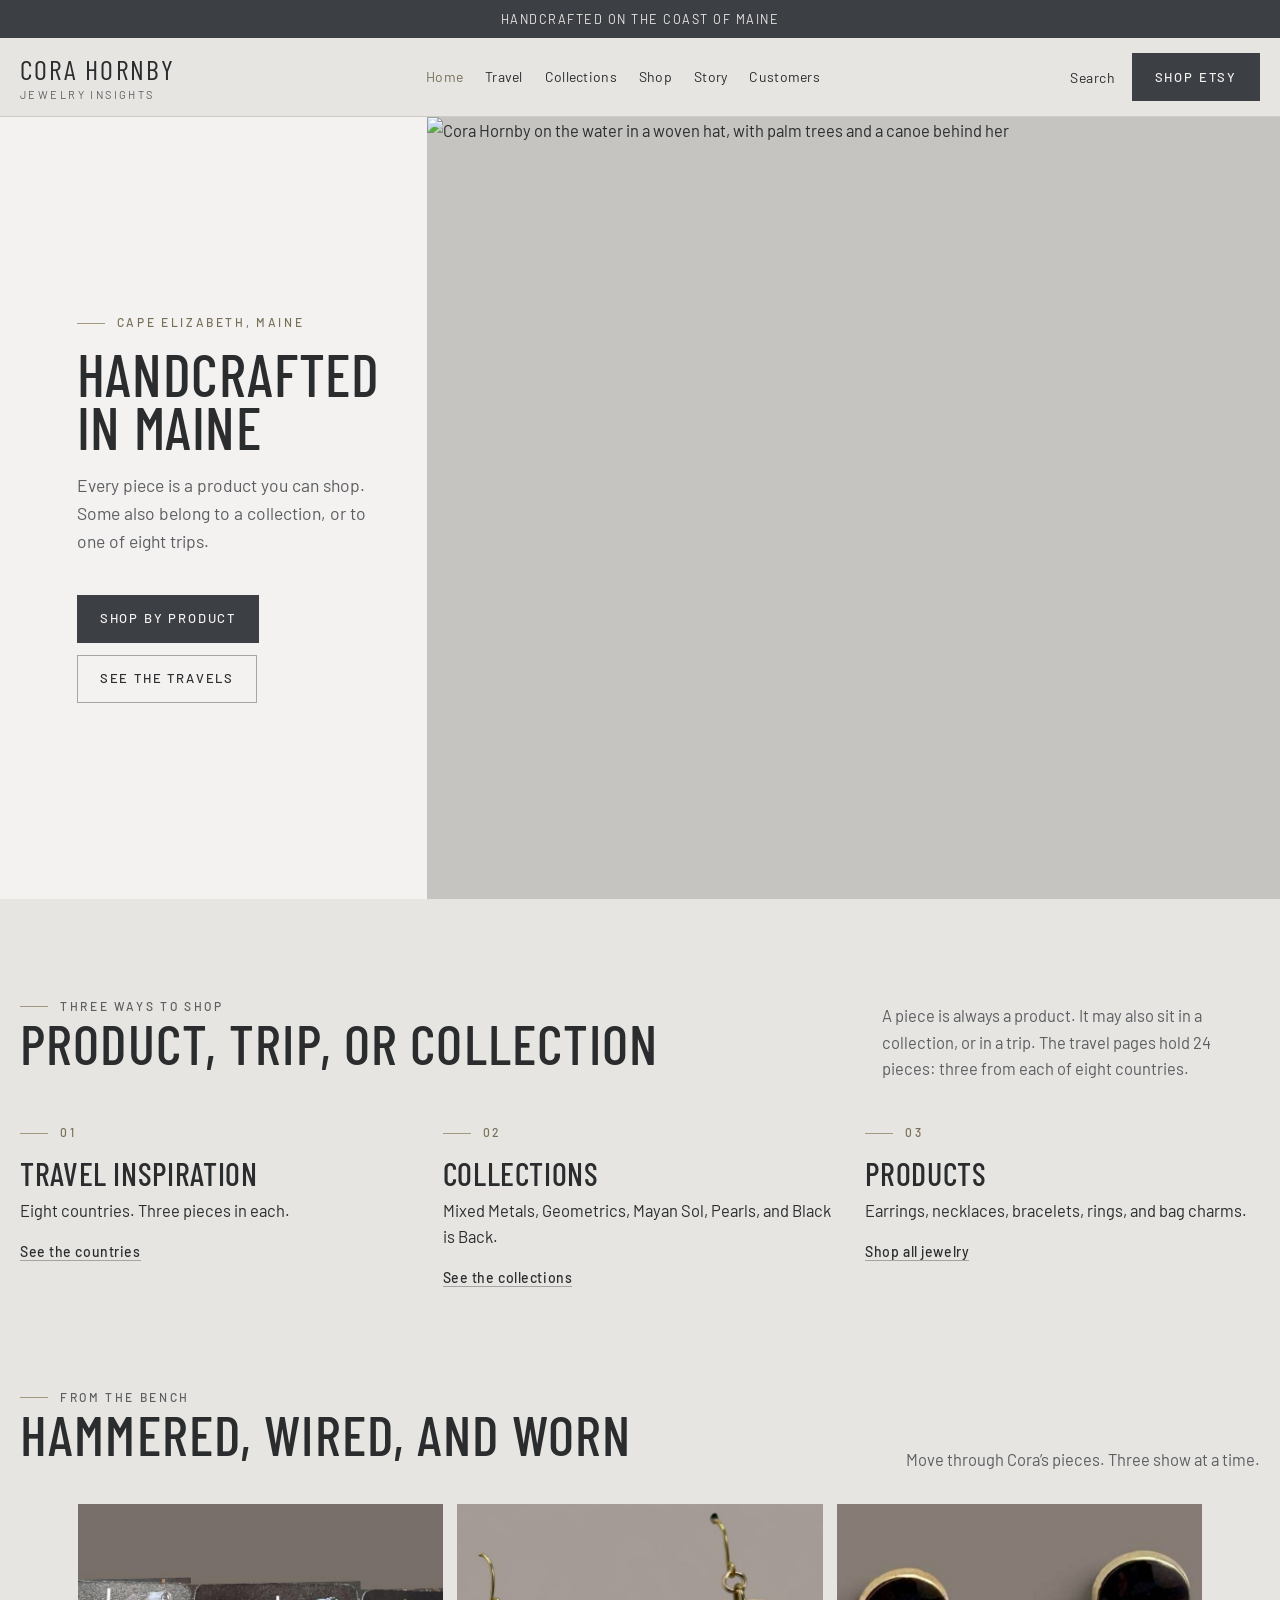
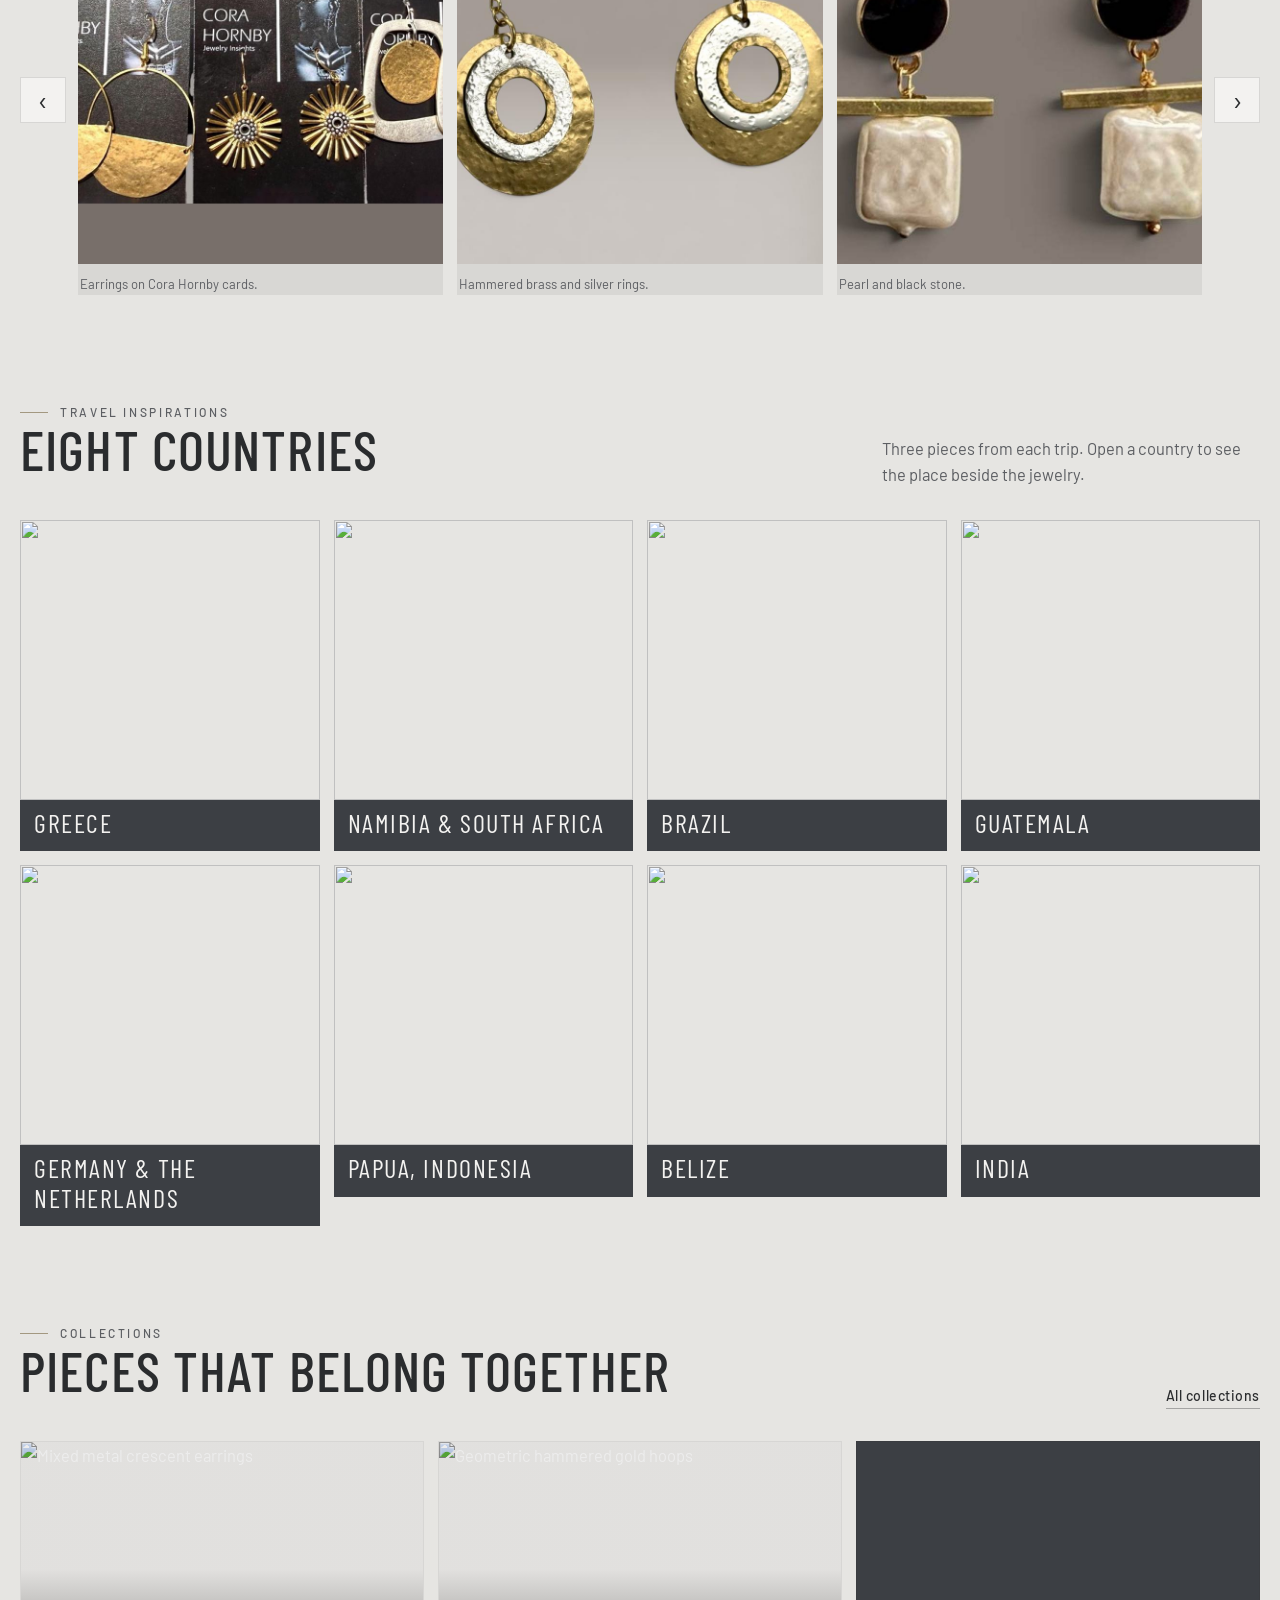
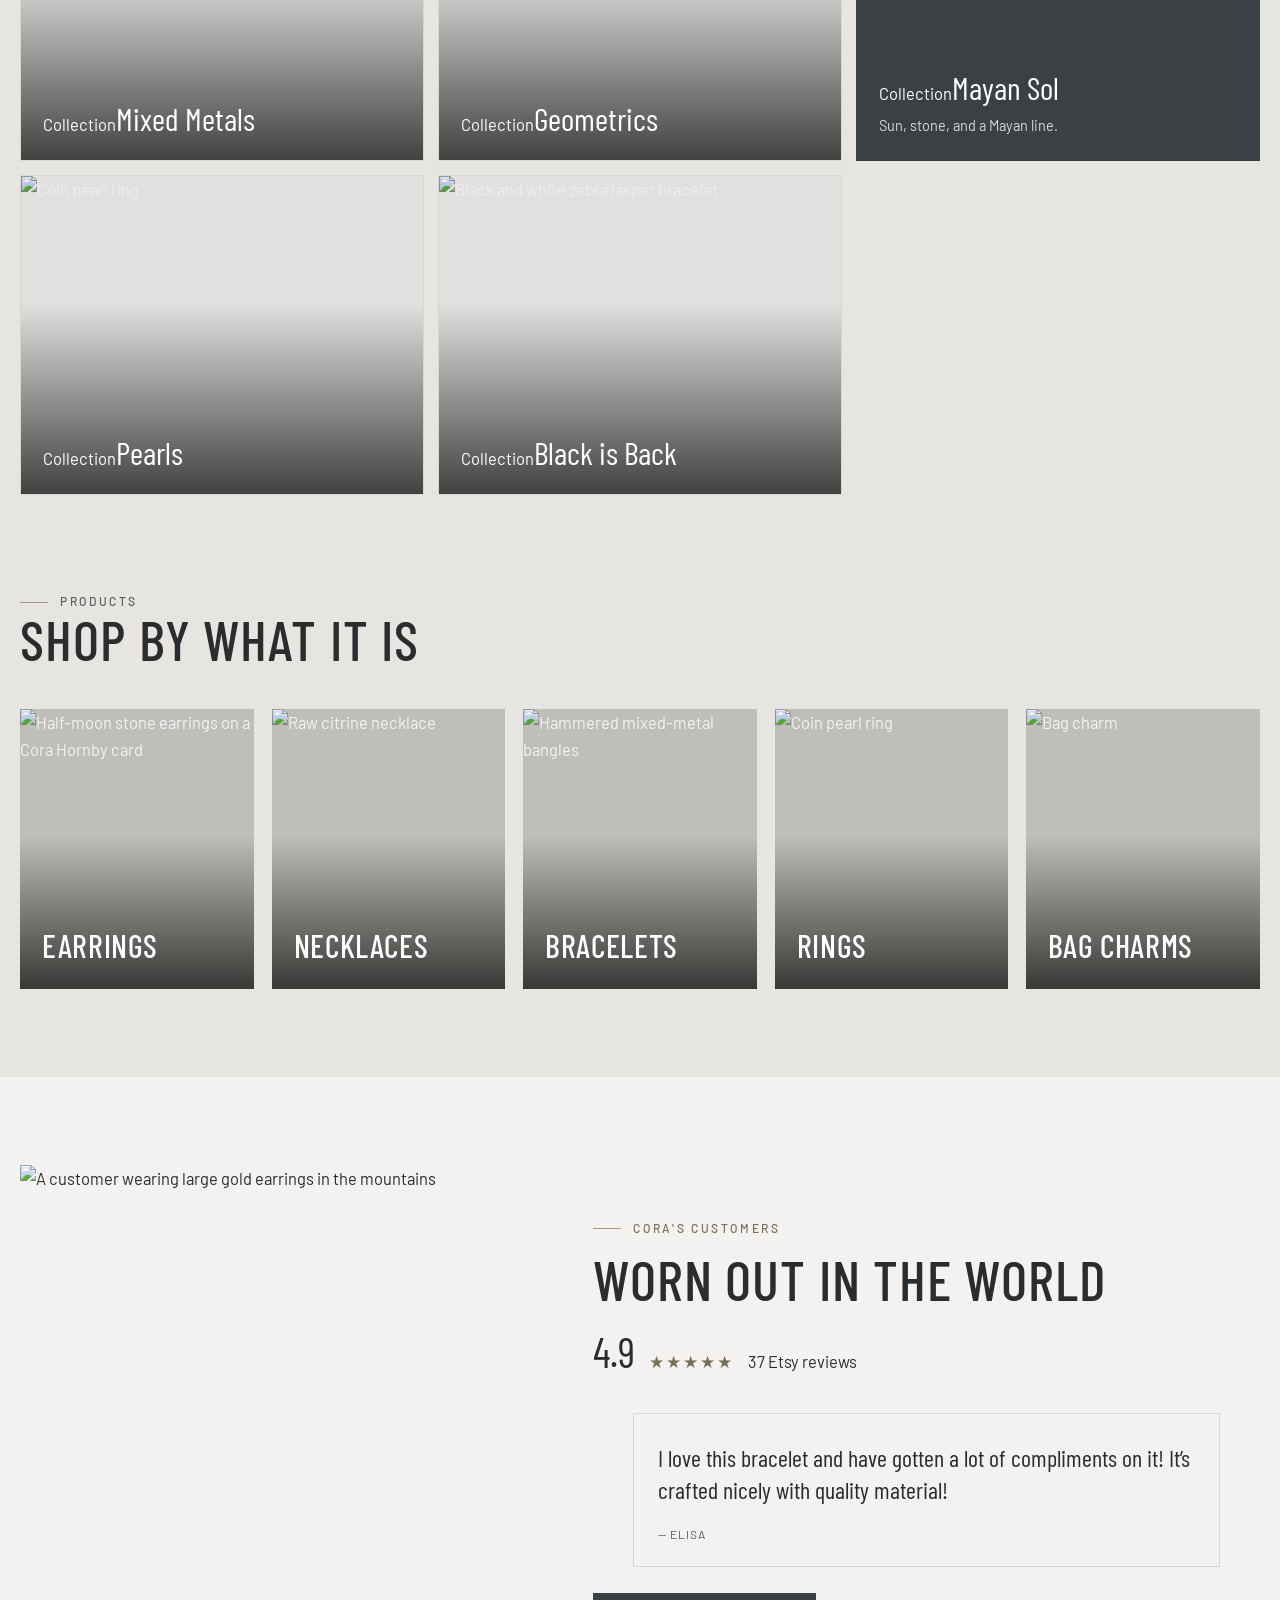
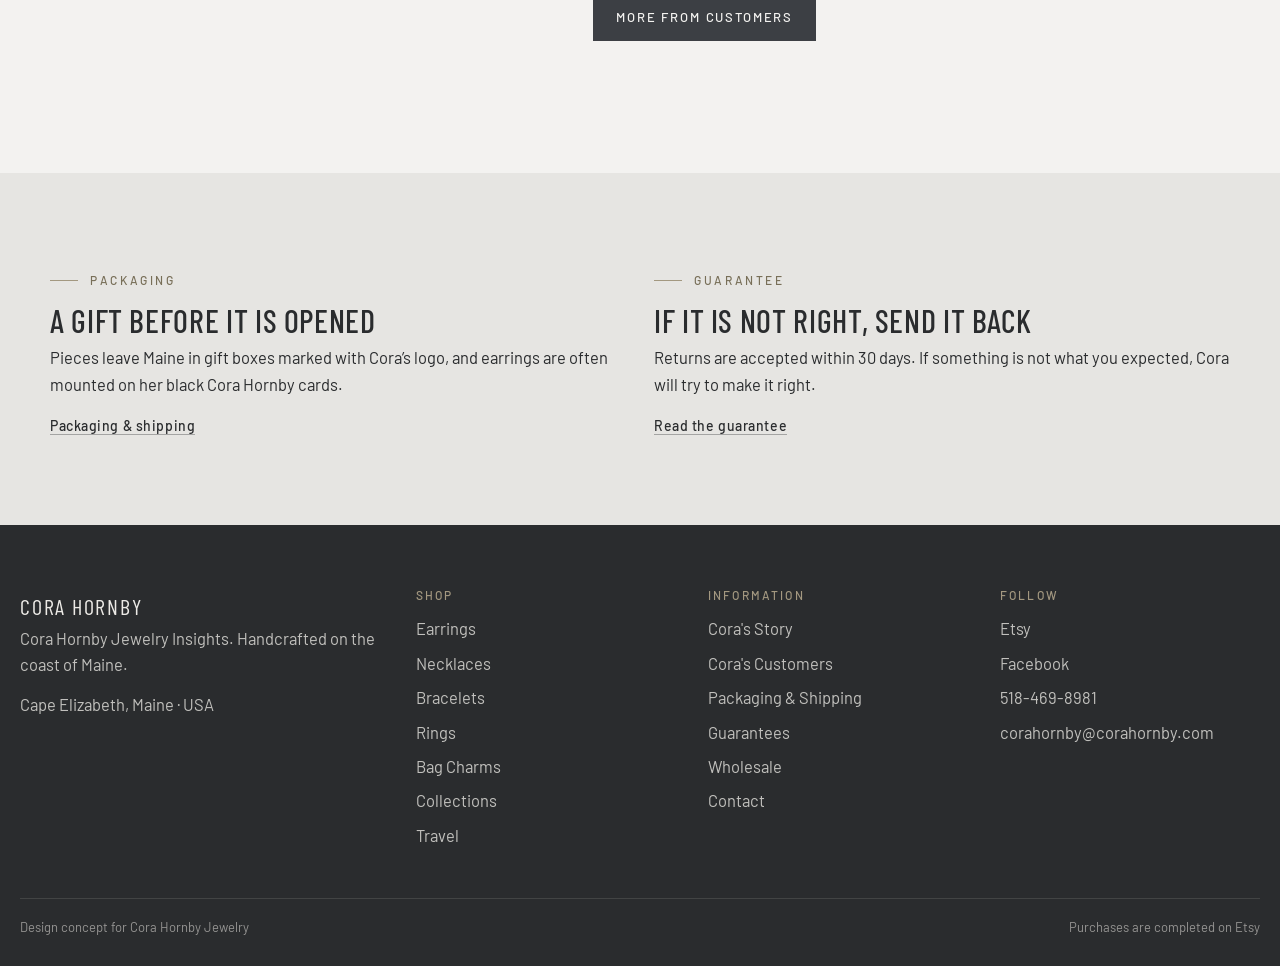
==== color-version/index.html @ 5f251009 "Add files via upload" ====
<!DOCTYPE html>
<html lang="en">
<head>
  <meta charset="utf-8">
  <meta name="viewport" content="width=device-width, initial-scale=1">
  <title>Cora Hornby Jewelry Insights</title>
  <meta name="description" content="Cora Hornby Jewelry Insights. Handcrafted on the coast of Maine. Shop by product, collection, or one of eight trips.">
  <link rel="preconnect" href="https://fonts.googleapis.com">
  <link rel="preconnect" href="https://fonts.gstatic.com" crossorigin>
  <link href="https://fonts.googleapis.com/css2?family=Barlow+Condensed:wght@400;500;600&family=Barlow:wght@400;500;600&display=swap" rel="stylesheet">
  <link rel="stylesheet" href="../css/styles.css">
  <link rel="icon" href="../favicon.svg" type="image/svg+xml">

  <link rel="stylesheet" href="css/color.css">
</head>
<body>
  <header class="site-header">
    <div class="announce">Handcrafted on the coast of Maine</div>
    <div class="nav-bar">
      <a class="logo" href="index.html">
        <span class="logo-name">Cora Hornby</span>
        <span class="logo-sub">Jewelry Insights</span>
      </a>
      <button class="nav-toggle" type="button" aria-label="Open menu" aria-expanded="false"><span></span><span></span><span></span></button>
      <div class="nav-panel">
        <nav class="nav" aria-label="Primary">
          <a href="index.html" aria-current="page">Home</a>
          <a href="travel.html">Travel</a>
          <a href="../collections.html">Collections</a>
          <a href="../shop.html">Shop</a>
          <a href="../about.html">Story</a>
          <a href="../customers.html">Customers</a>
        </nav>
        <div class="nav-tools">
          <button class="search-btn" type="button" aria-expanded="false">Search</button>
          <a class="btn" href="https://www.etsy.com/shop/CoraHornbyJewelry" target="_blank" rel="noopener">Shop Etsy</a>
        </div>
      </div>
    </div>
    <div class="search-panel" hidden>
      <div class="search-inner">
        <label class="eyebrow" for="search-input">Search the collection</label>
        <input id="search-input" type="search" placeholder="Try jade, citrine, Greece, pearls…">
        <div id="search-results" class="search-results"></div>
      </div>
    </div>
  </header>

  <main>
    <section class="hero">
      <div class="hero-copy">
        <p class="eyebrow">Cape Elizabeth, Maine</p>
        <h1>Handcrafted in Maine</h1>
        <p class="lede">Every piece is a product you can shop. Some also belong to a collection, or to one of eight trips.</p>
        <div class="btn-row">
          <a class="btn" href="../shop.html">Shop by product</a>
          <a class="btn btn-ghost" href="travel.html">See the travels</a>
        </div>
      </div>
      <div class="hero-visual">
        <img src="../images/vision/cora-portrait.jpg" alt="Cora Hornby on the water in a woven hat, with palm trees and a canoe behind her">
      </div>
    </section>

    <section class="section">
      <div class="wrap-wide">
        <div class="section-head">
          <div>
            <p class="eyebrow">Three ways to shop</p>
            <h2>Product, trip, or collection</h2>
          </div>
          <p>A piece is always a product. It may also sit in a collection, or in a trip. The travel pages hold 24 pieces: three from each of eight countries.</p>
        </div>
        <div class="two-col ways">
          <article>
            <p class="eyebrow">01</p>
            <h3>Travel inspiration</h3>
            <p>Eight countries. Three pieces in each.</p>
            <a class="text-link" href="travel.html">See the countries</a>
          </article>
          <article>
            <p class="eyebrow">02</p>
            <h3>Collections</h3>
            <p>Mixed Metals, Geometrics, Mayan Sol, Pearls, and Black is Back.</p>
            <a class="text-link" href="../collections.html">See the collections</a>
          </article>
          <article>
            <p class="eyebrow">03</p>
            <h3>Products</h3>
            <p>Earrings, necklaces, bracelets, rings, and bag charms.</p>
            <a class="text-link" href="../shop.html">Shop all jewelry</a>
          </article>
        </div>
      </div>
    </section>

    <section class="section" id="bench" style="padding-top: 0;">
      <div class="wrap-wide">
        <div class="section-head">
          <div>
            <p class="eyebrow">From the bench</p>
            <h2>Hammered, wired, and worn</h2>
          </div>
          <p>Move through Cora’s pieces. Three show at a time.</p>
        </div>
        <div class="carousel" data-carousel>
          <button class="carousel-btn prev" type="button" aria-label="Previous pieces">&#8249;</button>
          <div class="carousel-viewport">
            <div class="carousel-track">
              <figure><img src="slides/slide-01.jpg" alt="Earrings presented on Cora Hornby cards"><figcaption>Earrings on Cora Hornby cards.</figcaption></figure>
              <figure><img src="slides/slide-02.jpg" alt="Hammered brass and silver ring earrings"><figcaption>Hammered brass and silver rings.</figcaption></figure>
              <figure><img src="slides/slide-03.jpg" alt="Black stone and freshwater pearl earrings"><figcaption>Pearl and black stone.</figcaption></figure>
              <figure><img src="slides/slide-04.jpg" alt="Patterned bead necklace worn on a white bust"><figcaption>Patterned beads, worn.</figcaption></figure>
              <figure><img src="slides/slide-05.jpg" alt="Citrine and pale stone drop earrings"><figcaption>Citrine drops.</figcaption></figure>
              <figure><img src="slides/slide-06.jpg" alt="Hammered brass squares over silver crescents"><figcaption>Brass squares, silver crescents.</figcaption></figure>
              <figure><img src="slides/slide-07.jpg" alt="Wire-wrapped coin pearl ring"><figcaption>Wire-wrapped coin pearl.</figcaption></figure>
              <figure><img src="slides/slide-08.jpg" alt="Brass hoops with a ring of silver beads"><figcaption>Beaded brass hoops.</figcaption></figure>
              <figure><img src="slides/slide-09.jpg" alt="Pale discs over hammered silver bars"><figcaption>Pale discs, hammered silver.</figcaption></figure>
              <figure><img src="slides/slide-10.jpg" alt="Silver frame earrings with a brass disc"><figcaption>Silver frames, brass discs.</figcaption></figure>
            </div>
          </div>
          <button class="carousel-btn next" type="button" aria-label="Next pieces">&#8250;</button>
        </div>
      </div>
    </section>

    <section class="section" id="countries" style="padding-top: 10px;">
      <div class="wrap-wide">
        <div class="section-head">
          <div>
            <p class="eyebrow">Travel inspirations</p>
            <h2>Eight countries</h2>
          </div>
          <p>Three pieces from each trip. Open a country to see the place beside the jewelry.</p>
        </div>
        <div class="country-grid">
          <a class="country-card" href="travel.html#greece">
            <img src="../images/travel/greece-00.jpg" alt="" style="object-position: 62% 16%">
            <div class="shade"></div>
            <div class="cat-copy"><span>Inspiration</span><strong>Greece</strong><p>Spirals, coils, and domes.</p></div>
          </a>
          <a class="country-card" href="travel.html#namibia">
            <img src="../images/travel/namibia-00.jpg" alt="" style="object-position: 72% 42%">
            <div class="shade"></div>
            <div class="cat-copy"><span>Travel</span><strong>Namibia &amp; South Africa</strong><p>Color, bone, bead, and sun.</p></div>
          </a>
          <a class="country-card" href="travel.html#brazil">
            <img src="../images/travel/brazil-00.jpg" alt="" style="object-position: center 58%">
            <div class="shade"></div>
            <div class="cat-copy"><span>Materials</span><strong>Brazil</strong><p>Stone from the earth, color from the street.</p></div>
          </a>
          <a class="country-card" href="travel.html#guatemala">
            <img src="../images/travel/guatemala-00.jpg" alt="" style="object-position: center 38%">
            <div class="shade"></div>
            <div class="cat-copy"><span>Materials</span><strong>Guatemala</strong><p>Jade, woven cloth, and night sky.</p></div>
          </a>
          <a class="country-card" href="travel.html#germany">
            <img src="../images/travel/germany-00.jpg" alt="" style="object-position: center 32%">
            <div class="shade"></div>
            <div class="cat-copy"><span>Inspiration</span><strong>Germany &amp; the Netherlands</strong><p>Walls, mirrors, and masterpieces.</p></div>
          </a>
          <a class="country-card" href="travel.html#papua">
            <img src="../images/travel/papua-00.jpg" alt="" style="object-position: center 42%">
            <div class="shade"></div>
            <div class="cat-copy"><span>Travel</span><strong>Papua, Indonesia</strong><p>Painted skin, carved wood, living reef.</p></div>
          </a>
          <a class="country-card" href="travel.html#belize">
            <img src="../images/travel/belize-01.jpg" alt="" style="object-position: center 22%">
            <div class="shade"></div>
            <div class="cat-copy"><span>Travel</span><strong>Belize</strong><p>Warm wood, gold light, and old stone.</p></div>
          </a>
          <a class="country-card" href="travel.html#india">
            <img src="../images/travel/india-00.jpg" alt="" style="object-position: center 28%">
            <div class="shade"></div>
            <div class="cat-copy"><span>Travel</span><strong>India</strong><p>Color, pattern, and gold.</p></div>
          </a>
        </div>
      </div>
    </section>

    <section class="section" style="padding-top: 0;">
      <div class="wrap-wide">
        <div class="section-head">
          <div>
            <p class="eyebrow">Collections</p>
            <h2>Pieces that belong together</h2>
          </div>
          <a class="text-link" href="../collections.html">All collections</a>
        </div>
        <div class="collection-grid">
          <a class="collection-card" href="../collections.html#mixed-metals">
            <img src="../images/vision/mixed-crescents.png" alt="Mixed metal crescent earrings">
            <div class="shade"></div>
            <div class="cat-copy"><span>Collection</span><strong>Mixed Metals</strong></div>
          </a>
          <a class="collection-card" href="../collections.html#geometrics">
            <img src="../images/vision/concentric-hoops.jpg" alt="Geometric hammered gold hoops">
            <div class="shade"></div>
            <div class="cat-copy"><span>Collection</span><strong>Geometrics</strong></div>
          </a>
          <a class="collection-card typeonly" href="../collections.html#mayan-sol">
            <div class="cat-copy"><span>Collection</span><strong>Mayan Sol</strong><p style="color: rgba(255,255,255,.8);">Sun, stone, and a Mayan line.</p></div>
          </a>
          <a class="collection-card" href="../collections.html#pearls">
            <img src="../images/vision/coin-pearl.png" alt="Coin pearl ring">
            <div class="shade"></div>
            <div class="cat-copy"><span>Collection</span><strong>Pearls</strong></div>
          </a>
          <a class="collection-card" href="../collections.html#black-is-back">
            <img src="../images/products/african-zebra-jasper-bracelet.jpg" alt="Black and white zebra jasper bracelet">
            <div class="shade"></div>
            <div class="cat-copy"><span>Collection</span><strong>Black is Back</strong></div>
          </a>
        </div>
      </div>
    </section>

    <section class="section" style="padding-top: 0;">
      <div class="wrap-wide">
        <div class="section-head">
          <div>
            <p class="eyebrow">Products</p>
            <h2>Shop by what it is</h2>
          </div>
        </div>
        <div class="cat-grid product-types">
          <a class="cat-card" href="../shop.html#earrings" style="min-height: 280px;">
            <img src="../images/vision/half-moon-stones.png" alt="Half-moon stone earrings on a Cora Hornby card">
            <div class="shade"></div>
            <div class="cat-copy"><h3>Earrings</h3></div>
          </a>
          <a class="cat-card" href="../shop.html#necklaces" style="min-height: 280px;">
            <img src="../images/products/citrine-necklace.jpg" alt="Raw citrine necklace">
            <div class="shade"></div>
            <div class="cat-copy"><h3>Necklaces</h3></div>
          </a>
          <a class="cat-card" href="../shop.html#bracelets" style="min-height: 280px;">
            <img src="../images/products/mixed-metal-hammered-bangles.jpg" alt="Hammered mixed-metal bangles">
            <div class="shade"></div>
            <div class="cat-copy"><h3>Bracelets</h3></div>
          </a>
          <a class="cat-card" href="../shop.html#rings" style="min-height: 280px;">
            <img src="../images/vision/coin-pearl.png" alt="Coin pearl ring">
            <div class="shade"></div>
            <div class="cat-copy"><h3>Rings</h3></div>
          </a>
          <a class="cat-card" href="../shop.html#charms" style="min-height: 280px;">
            <img src="../images/products/red-white-chic-purse-charm.jpg" alt="Bag charm">
            <div class="shade"></div>
            <div class="cat-copy"><h3>Bag Charms</h3></div>
          </a>
        </div>
      </div>
    </section>

    <section class="section" style="background: var(--white);">
      <div class="wrap-wide customer-feature">
        <img src="../images/vision/customer-mountains.png" alt="A customer wearing large gold earrings in the mountains">
        <div>
          <p class="eyebrow">Cora's customers</p>
          <h2>Worn out in the world</h2>
          <div class="rating-row">
            <strong>4.9</strong>
            <span class="stars" aria-label="4.9 out of 5 stars">★★★★★</span>
            <span>37 Etsy reviews</span>
          </div>
          <blockquote class="review">
            <q>I love this bracelet and have gotten a lot of compliments on it! It’s crafted nicely with quality material!</q>
            <cite>— Elisa</cite>
          </blockquote>
          <div class="btn-row">
            <a class="btn" href="../customers.html">More from customers</a>
          </div>
        </div>
      </div>
    </section>

    <section class="section">
      <div class="wrap two-col">
        <article>
          <p class="eyebrow">Packaging</p>
          <h3>A gift before it is opened</h3>
          <p>Pieces leave Maine in gift boxes marked with Cora’s logo, and earrings are often mounted on her black Cora Hornby cards.</p>
          <a class="text-link" href="../shipping.html">Packaging &amp; shipping</a>
        </article>
        <article>
          <p class="eyebrow">Guarantee</p>
          <h3>If it is not right, send it back</h3>
          <p>Returns are accepted within 30 days. If something is not what you expected, Cora will try to make it right.</p>
          <a class="text-link" href="../guarantees.html">Read the guarantee</a>
        </article>
      </div>
    </section>
  </main>

  <footer class="site-footer">
    <div class="wrap-wide footer-grid">
      <div>
        <div class="logo-name">Cora Hornby</div>
        <p>Cora Hornby Jewelry Insights. Handcrafted on the coast of Maine.</p>
        <p>Cape Elizabeth, Maine · USA</p>
      </div>
      <div>
        <h3>Shop</h3>
        <ul>
          <li><a href="../shop.html#earrings">Earrings</a></li>
          <li><a href="../shop.html#necklaces">Necklaces</a></li>
          <li><a href="../shop.html#bracelets">Bracelets</a></li>
          <li><a href="../shop.html#rings">Rings</a></li>
          <li><a href="../shop.html#charms">Bag Charms</a></li>
          <li><a href="../collections.html">Collections</a></li>
          <li><a href="travel.html">Travel</a></li>
        </ul>
      </div>
      <div>
        <h3>Information</h3>
        <ul>
          <li><a href="../about.html">Cora's Story</a></li>
          <li><a href="../customers.html">Cora's Customers</a></li>
          <li><a href="../shipping.html">Packaging &amp; Shipping</a></li>
          <li><a href="../guarantees.html">Guarantees</a></li>
          <li><a href="../wholesale.html">Wholesale</a></li>
          <li><a href="../contact.html">Contact</a></li>
        </ul>
      </div>
      <div>
        <h3>Follow</h3>
        <ul>
          <li><a href="https://www.etsy.com/shop/CoraHornbyJewelry" target="_blank" rel="noopener">Etsy</a></li>
          <li><a href="https://www.facebook.com/corahornbyjewelry" target="_blank" rel="noopener">Facebook</a></li>
          <li><a href="tel:5184698981">518-469-8981</a></li>
          <li><a href="mailto:corahornby@corahornby.com">corahornby@corahornby.com</a></li>
        </ul>
      </div>
    </div>
    <div class="wrap-wide footer-base">
      <span>Design concept for Cora Hornby Jewelry</span>
      <span>Purchases are completed on Etsy</span>
    </div>
  </footer>
  <script src="../js/site.js"></script>
  <script src="js/carousel.js"></script>
</body>
</html>
---- css/styles.css ----
:root {
  --paper: #e6e5e2;
  --paper-2: #d5d4d0;
  --white: #f3f2f0;
  --ink: #2a2c2e;
  --muted: #5c5e62;
  --jade: #3c3f44;
  --jade-deep: #2a2c30;
  --brass: #786f58;
  --brass-soft: #a39880;
  --line: rgba(42, 44, 46, 0.14);
  --shadow: 0 18px 50px rgba(42, 44, 46, 0.08);
  --serif: "Barlow Condensed", "Arial Narrow", sans-serif;
  --sans: "Barlow", "Helvetica Neue", Helvetica, Arial, sans-serif;
  --header: 118px;
}

* { box-sizing: border-box; }
[hidden] { display: none !important; }
html { scroll-behavior: smooth; }
body {
  margin: 0;
  background: var(--paper);
  color: var(--ink);
  font-family: var(--sans);
  font-size: 16.5px;
  line-height: 1.6;
  font-weight: 400;
}
img { max-width: 100%; display: block; }
a { color: inherit; text-decoration: none; }
button, input, textarea, select { font-family: inherit; }
button { cursor: pointer; }

.wrap {
  width: min(1180px, calc(100% - 48px));
  margin: 0 auto;
}
.wrap-wide {
  width: min(1320px, calc(100% - 40px));
  margin: 0 auto;
}

.eyebrow {
  display: inline-flex;
  align-items: center;
  gap: 12px;
  margin: 0 0 14px;
  color: var(--brass);
  font-size: 12px;
  font-weight: 500;
  letter-spacing: 0.22em;
  text-transform: uppercase;
}
.eyebrow::before {
  content: "";
  width: 28px;
  height: 1px;
  background: var(--brass-soft);
}

h1, h2, h3, .serif { font-family: var(--serif); font-weight: 500; letter-spacing: 0.02em; }
h1 {
  margin: 0 0 18px;
  font-size: clamp(56px, 6.4vw, 92px);
  line-height: 0.9;
  letter-spacing: 0.01em;
  text-transform: uppercase;
}
h2 {
  margin: 0 0 12px;
  font-size: clamp(40px, 4.4vw, 60px);
  line-height: 0.95;
  text-transform: uppercase;
}
h3 { margin: 0 0 8px; font-size: 32px; line-height: 1; text-transform: uppercase; }
p { margin: 0 0 14px; }

.lede {
  max-width: 46ch;
  color: var(--muted);
  font-size: 17.5px;
}

.btn {
  display: inline-flex;
  align-items: center;
  justify-content: center;
  gap: 8px;
  min-height: 48px;
  padding: 0 22px;
  border: 1px solid var(--jade);
  background: var(--jade);
  color: var(--white);
  font-size: 13px;
  font-weight: 500;
  letter-spacing: 0.14em;
  text-transform: uppercase;
  transition: background .2s ease, color .2s ease, border-color .2s ease;
}
.btn:hover { background: var(--jade-deep); }
.btn-ghost {
  background: transparent;
  color: var(--ink);
  border-color: rgba(28, 25, 22, 0.35);
}
.btn-ghost:hover { background: var(--ink); color: var(--white); border-color: var(--ink); }
.btn-light {
  background: transparent;
  color: var(--white);
  border-color: rgba(251, 248, 244, 0.55);
}
.btn-light:hover { background: var(--white); color: var(--jade); }
.btn-row { display: flex; flex-wrap: wrap; gap: 12px; margin-top: 26px; }
.text-link {
  color: var(--ink);
  font-size: 14px;
  font-weight: 500;
  letter-spacing: 0.04em;
  border-bottom: 1px solid rgba(42, 44, 46, 0.35);
}
.text-link:hover { border-color: var(--jade); }

/* Header */
.announce {
  background: var(--jade);
  color: #eceae6;
  text-align: center;
  font-size: 12.5px;
  letter-spacing: 0.12em;
  text-transform: uppercase;
  padding: 9px 16px;
}
.site-header {
  position: sticky;
  top: 0;
  z-index: 40;
  background: rgba(230, 229, 226, 0.94);
  backdrop-filter: blur(14px);
  border-bottom: 1px solid var(--line);
}
.nav-bar {
  position: relative;
  width: min(1320px, calc(100% - 40px));
  margin: 0 auto;
  min-height: 78px;
  display: grid;
  grid-template-columns: auto 1fr auto;
  align-items: center;
  gap: 28px;
}
.nav-panel { display: contents; }
.logo { display: flex; flex-direction: column; line-height: 1; }
.logo-name {
  font-family: var(--serif);
  font-size: 28px;
  letter-spacing: 0.08em;
  text-transform: uppercase;
}
.logo-sub {
  margin-top: 6px;
  color: var(--muted);
  font-size: 11px;
  letter-spacing: 0.22em;
  text-transform: uppercase;
}
.nav {
  display: flex;
  justify-content: center;
  gap: 22px;
}
.nav a {
  font-size: 14px;
  color: var(--ink);
  letter-spacing: 0.02em;
}
.nav a[aria-current="page"],
.nav a:hover { color: var(--brass); }
.nav-tools { display: flex; align-items: center; gap: 16px; }
.search-btn, .icon-btn {
  border: 0;
  background: transparent;
  color: var(--ink);
  font-size: 14px;
  letter-spacing: 0.04em;
  padding: 8px 0;
}
.search-btn:hover, .icon-btn:hover { color: var(--brass); }
.nav-toggle {
  display: none;
  width: 42px;
  height: 42px;
  border: 1px solid var(--line);
  background: transparent;
  padding: 11px 10px;
  flex-direction: column;
  justify-content: space-between;
}
.nav-toggle span {
  display: block;
  height: 1px;
  background: var(--ink);
}

.search-panel {
  border-top: 1px solid var(--line);
  background: var(--white);
}
.search-panel[hidden] { display: none; }
.search-inner {
  width: min(760px, calc(100% - 40px));
  margin: 0 auto;
  padding: 18px 0 22px;
}
.search-inner input {
  width: 100%;
  border: 0;
  border-bottom: 1px solid var(--ink);
  background: transparent;
  font-size: 22px;
  font-family: var(--serif);
  padding: 8px 0 12px;
  outline: none;
}
.search-results { margin-top: 12px; }
.search-results a {
  display: flex;
  justify-content: space-between;
  gap: 16px;
  padding: 10px 0;
  border-bottom: 1px solid var(--line);
  font-size: 15px;
}
.search-results a span { color: var(--muted); }
.search-empty { color: var(--muted); margin: 8px 0 0; }

/* Hero */
.hero {
  display: grid;
  grid-template-columns: 1fr 2fr;
  min-height: calc(100vh - 118px);
  background: var(--white);
}
.hero-copy {
  display: flex;
  flex-direction: column;
  justify-content: center;
  padding: 48px 40px 48px 6vw;
}
.hero h1 { font-size: clamp(48px, 4.6vw, 72px); }
.hero-copy .lede + .lede { margin-top: -4px; }
.hero-note {
  margin-top: 34px;
  color: var(--muted);
  font-size: 13px;
  letter-spacing: 0.08em;
  text-transform: uppercase;
}
.hero-visual {
  position: relative;
  min-height: 560px;
  background: #c5c4c0;
  overflow: hidden;
}
.hero-visual img {
  position: absolute;
  inset: 0;
  width: 100%;
  height: 100%;
  object-fit: cover;
  object-position: 32% 28%;
}
.hero-card {
  position: absolute;
  left: 24px;
  bottom: 24px;
  width: min(280px, calc(100% - 48px));
  background: rgba(251, 248, 244, 0.94);
  padding: 16px;
  box-shadow: var(--shadow);
}
.hero-card strong { display: block; font-family: var(--serif); font-size: 22px; font-weight: 400; line-height: 1.2; margin: 4px 0 8px; }
.hero-card a { color: var(--jade); font-size: 14px; border-bottom: 1px solid rgba(31, 59, 50, 0.35); }

/* Categories */
.section { padding: 88px 0; }
.section-head {
  display: flex;
  justify-content: space-between;
  align-items: flex-end;
  gap: 24px;
  margin-bottom: 32px;
}
.section-head p { max-width: 42ch; color: var(--muted); margin: 0; }

.cat-grid {
  display: grid;
  grid-template-columns: repeat(3, 1fr);
  gap: 18px;
}
.cat-card {
  position: relative;
  min-height: 360px;
  overflow: hidden;
  background: #c8c7c4;
  color: white;
}
.cat-card img {
  width: 100%;
  height: 100%;
  object-fit: cover;
  position: absolute;
  inset: 0;
  transition: transform .6s ease;
}
.cat-card:hover img { transform: scale(1.05); }
.cat-card .shade {
  position: absolute;
  inset: 0;
  background: linear-gradient(to top, rgba(18, 16, 14, 0.78), rgba(18, 16, 14, 0.05) 55%);
}
.cat-card .cat-copy {
  position: absolute;
  left: 22px;
  right: 22px;
  bottom: 20px;
}
.cat-card h3 { color: white; font-size: 32px; }
.cat-card p { color: rgba(255,255,255,.86); font-size: 14.5px; margin-bottom: 10px; }
.cat-card .text-link { color: white; border-color: rgba(255,255,255,.45); }

/* Products */
.product-grid {
  display: grid;
  grid-template-columns: repeat(3, 1fr);
  gap: 28px 22px;
}
.product-card { display: flex; flex-direction: column; }
.product-photo {
  background: #f7f4ef;
  aspect-ratio: 1;
  overflow: hidden;
  border: 1px solid rgba(28, 25, 22, 0.06);
}
.product-photo img {
  width: 100%;
  height: 100%;
  object-fit: contain;
  padding: 6%;
  transition: transform .45s ease;
}
.product-card:hover .product-photo img { transform: scale(1.04); }
.product-photo.cover img { object-fit: cover; padding: 0; }
.product-photo.pending {
  display: grid;
  place-items: center;
  background: #d8d7d4;
  color: var(--jade);
  letter-spacing: 0.16em;
  text-transform: uppercase;
  font-size: 12px;
}
.product-meta { padding-top: 14px; }
.product-cat {
  color: var(--brass);
  font-size: 11px;
  letter-spacing: 0.18em;
  text-transform: uppercase;
}
.product-meta h3 { font-size: 24px; margin: 4px 0 6px; }
.price { font-size: 15px; letter-spacing: 0.04em; }
.product-meta p { color: var(--muted); font-size: 14.5px; margin: 8px 0 12px; }

/* Materials */
.materials { background: var(--jade); color: #f6f1e8; }
.materials .eyebrow { color: var(--brass-soft); }
.materials .eyebrow::before { background: var(--brass-soft); }
.materials .section-head p { color: rgba(246, 241, 232, 0.75); }
.material-grid {
  display: grid;
  grid-template-columns: repeat(3, 1fr);
  gap: 22px;
}
.material {
  display: grid;
  grid-template-columns: 92px 1fr;
  gap: 16px;
  align-items: center;
  padding-top: 8px;
}
.material img {
  width: 92px;
  height: 92px;
  object-fit: cover;
  border-radius: 50%;
}
.material h3 { font-size: 24px; color: white; }
.material p { margin: 0; color: rgba(246, 241, 232, 0.78); font-size: 14.5px; }

/* Story */
.story {
  display: grid;
  grid-template-columns: 1.05fr 0.95fr;
  background: var(--white);
}
.story-visual { min-height: 560px; background: #c8c7c4; }
.story-visual img { width: 100%; height: 100%; object-fit: cover; object-position: center 30%; }
.story-copy { padding: 72px 7vw; display: flex; flex-direction: column; justify-content: center; }
.story-copy p { color: var(--muted); }

/* Reviews */
.rating-row {
  display: flex;
  align-items: baseline;
  gap: 14px;
  margin-bottom: 28px;
}
.rating-row strong {
  font-family: var(--serif);
  font-size: 42px;
  font-weight: 400;
}
.stars { color: var(--brass); letter-spacing: 0.12em; }
.review-grid {
  display: grid;
  grid-template-columns: repeat(3, 1fr);
  gap: 18px;
}
.review {
  background: var(--white);
  border: 1px solid var(--line);
  padding: 28px 24px 22px;
}
.review q {
  display: block;
  font-family: var(--serif);
  font-size: 24px;
  line-height: 1.35;
  quotes: none;
}
.review cite {
  display: block;
  margin-top: 18px;
  font-style: normal;
  color: var(--muted);
  letter-spacing: 0.08em;
  text-transform: uppercase;
  font-size: 12px;
}

/* Etsy band */
.etsy-band {
  background:
    linear-gradient(100deg, rgba(21, 40, 34, 0.88), rgba(21, 40, 34, 0.55)),
    url("../images/lifestyle/busts.jpg") center/cover;
  color: white;
  padding: 96px 0;
}
.etsy-band h2 { max-width: 12ch; }
.etsy-band p { max-width: 48ch; color: rgba(255,255,255,.84); }

/* Shop page */
.page-hero { padding: 64px 0 20px; }
.page-hero h1 { font-size: clamp(44px, 6vw, 68px); }
.filters { display: flex; flex-wrap: wrap; gap: 8px; margin: 8px 0 36px; }
.filters button {
  border: 1px solid var(--line);
  background: transparent;
  color: var(--ink);
  padding: 8px 14px;
  letter-spacing: 0.08em;
  text-transform: uppercase;
  font-size: 12px;
}
.filters button[aria-pressed="true"],
.filters button:hover { background: var(--ink); color: var(--white); border-color: var(--ink); }
.shop-group { margin-bottom: 54px; }
.shop-group h2 { font-size: 40px; }
.shop-group .group-intro { color: var(--muted); max-width: 62ch; margin-bottom: 22px; }

/* About / simple pages */
.split-page {
  display: grid;
  grid-template-columns: 0.9fr 1.1fr;
  min-height: 70vh;
  background: var(--white);
}
.split-page img { width: 100%; height: 100%; object-fit: cover; min-height: 420px; }
.split-copy { padding: 72px 7vw; }
.traits { display: flex; flex-wrap: wrap; gap: 8px; margin: 18px 0 26px; }
.traits span {
  border: 1px solid var(--line);
  padding: 6px 12px;
  letter-spacing: 0.14em;
  text-transform: uppercase;
  font-size: 11px;
}

.form {
  display: grid;
  gap: 14px;
  max-width: 560px;
}
.form label { display: grid; gap: 6px; font-size: 13px; letter-spacing: 0.08em; text-transform: uppercase; }
.form input, .form textarea, .form select {
  border: 1px solid var(--line);
  background: var(--white);
  color: var(--ink);
  padding: 12px 14px;
  font-size: 16px;
  letter-spacing: 0;
  text-transform: none;
}
.form textarea { min-height: 140px; resize: vertical; }
.form-success {
  background: var(--white);
  border: 1px solid var(--line);
  padding: 28px;
  max-width: 560px;
}
.form-success h3 { margin-bottom: 8px; }
.policy p { max-width: 68ch; color: var(--muted); }

/* Footer */
.site-footer {
  background: var(--ink);
  color: #eceae6;
  padding: 64px 0 28px;
}
.footer-grid {
  display: grid;
  grid-template-columns: 1.4fr 1fr 1fr 1fr;
  gap: 32px;
}
.site-footer .logo-name { font-size: 22px; }
.site-footer p, .site-footer a { color: rgba(236, 234, 230, 0.78); }
.site-footer h3 {
  font-family: var(--sans);
  font-size: 12px;
  letter-spacing: 0.18em;
  text-transform: uppercase;
  color: var(--brass-soft);
  margin-bottom: 14px;
}
.site-footer ul { list-style: none; margin: 0; padding: 0; }
.site-footer li { margin: 0 0 8px; }
.site-footer a:hover { color: white; }
.footer-base {
  margin-top: 42px;
  padding-top: 18px;
  border-top: 1px solid rgba(236, 234, 230, 0.12);
  display: flex;
  justify-content: space-between;
  gap: 12px;
  color: rgba(236, 234, 230, 0.55);
  font-size: 13px;
}

.country-grid, .collection-grid {
  display: grid;
  grid-template-columns: repeat(4, 1fr);
  gap: 14px;
}
.collection-grid { grid-template-columns: repeat(3, 1fr); }
.country-card, .collection-card {
  display: flex;
  flex-direction: column;
  justify-content: flex-end;
  min-height: 220px;
  padding: 22px;
  background: var(--white);
  border: 1px solid var(--line);
  position: relative;
  overflow: hidden;
}
.country-card strong, .collection-card strong {
  font-family: var(--serif);
  font-size: 32px;
  font-weight: 400;
  line-height: 1.05;
}
.country-card span, .pill {
  color: var(--brass);
  font-size: 11px;
  letter-spacing: 0.16em;
  text-transform: uppercase;
}
.country-card p, .collection-card p { color: var(--muted); font-size: 14.5px; margin: 8px 0 0; }
.collection-card { min-height: 320px; color: white; justify-content: flex-end; }
.collection-card img { position: absolute; inset: 0; width: 100%; height: 100%; object-fit: cover; }
.collection-card .shade { position: absolute; inset: 0; background: linear-gradient(to top, rgba(18,16,14,.78), rgba(18,16,14,.08) 60%); }
.collection-card .cat-copy { position: relative; }
.collection-card.typeonly { background: var(--jade); }
.collection-card.typeonly .shade, .collection-card.typeonly img { display: none; }
.photo-row { display: grid; grid-template-columns: 1.4fr 1fr 1fr; gap: 14px; }
.photo-row img { width: 100%; height: 100%; object-fit: cover; min-height: 280px; }
.photo-row figure { margin: 0; background: #d8d7d4; }
.photo-row figcaption { padding: 10px 2px 0; color: var(--muted); font-size: 13px; }
.customer-feature { display: grid; grid-template-columns: 0.9fr 1.1fr; gap: 28px; align-items: center; }
.customer-feature img { width: 100%; height: 520px; object-fit: cover; object-position: center 20%; }
.travel-block { padding: 28px 0 10px; border-top: 1px solid var(--line); }
.two-col { display: grid; grid-template-columns: 1fr 1fr; gap: 28px; }
.ways { grid-template-columns: repeat(3, 1fr); }
.product-types { grid-template-columns: repeat(5, 1fr); }
.inspire-grid { display: grid; grid-template-columns: repeat(3, 1fr); gap: 16px; }
.inspire-card { background: var(--white); border: 1px solid var(--line); }
.inspire-photos { display: grid; grid-template-columns: 1fr 1fr; }
.inspire-photos img { width: 100%; height: 190px; object-fit: cover; }
.inspire-card p { margin: 0; padding: 14px 14px 16px; color: var(--muted); font-size: 14.5px; }
.country-banner {
  display: block;
  width: auto;
  max-width: 100%;
  height: auto;
  max-height: 860px;
  margin: 6px auto 22px;
  object-fit: contain;
}
.country-card {
  min-height: 0;
  padding: 0;
  background: transparent;
  border: none;
  color: var(--ink);
  justify-content: flex-start;
}
.country-card img {
  position: relative;
  inset: auto;
  width: 100%;
  height: 280px;
  object-fit: cover;
}
.country-card .shade { display: none; }
.country-card .cat-copy {
  position: relative;
  background: var(--jade);
  color: #f3f2f0;
  padding: 10px 14px 12px;
}
.country-card .cat-copy span { display: none; }
.country-card strong {
  color: #f3f2f0;
  font-size: 26px;
  line-height: 1;
  letter-spacing: 0.06em;
  text-transform: uppercase;
}
.country-card p { display: none; }

@media (max-width: 980px) {
  .nav-bar { grid-template-columns: 1fr auto; }
  .nav-toggle { display: flex; }
  .nav-panel { display: none; }
  body.menu-open .nav-panel {
    display: flex;
    flex-direction: column;
    align-items: flex-start;
    gap: 16px;
    position: absolute;
    top: 100%;
    left: 0;
    right: 0;
    z-index: 30;
    background: var(--paper);
    padding: 8px 22px 22px;
    border-bottom: 1px solid var(--line);
  }
  body.menu-open .nav {
    flex-direction: column;
    align-items: flex-start;
    gap: 14px;
  }
  .hero, .story, .split-page { grid-template-columns: 1fr; }
  .hero-visual { min-height: 460px; }
  .cat-grid, .product-grid, .review-grid, .material-grid, .country-grid, .collection-grid, .photo-row, .customer-feature, .two-col, .ways, .inspire-grid { grid-template-columns: 1fr 1fr; }
  .product-types { grid-template-columns: 1fr 1fr; }
  .customer-feature img { height: 380px; }
  .footer-grid { grid-template-columns: 1fr 1fr; }
  .section-head { flex-direction: column; align-items: flex-start; }
}

@media (max-width: 680px) {
  .wrap, .wrap-wide, .nav-bar { width: calc(100% - 28px); }
  .cat-grid, .product-grid, .review-grid, .material-grid, .footer-grid, .country-grid, .collection-grid, .photo-row, .customer-feature, .two-col, .ways, .product-types, .inspire-grid { grid-template-columns: 1fr; }
  .hero-copy, .story-copy, .split-copy { padding: 40px 22px 48px; }
  h1 { font-size: 46px; }
  .footer-base { flex-direction: column; }
  .cat-card { min-height: 300px; }
}
---- color-version/css/color.css ----
/* Same layout as the main site. Only the carousel and the travel colors live here. */

.carousel {
  display: grid;
  grid-template-columns: 46px 1fr 46px;
  gap: 12px;
  align-items: center;
}
.carousel-viewport { overflow: hidden; container-type: inline-size; }
.carousel-track {
  display: flex;
  gap: 14px;
  transition: transform 0.55s ease;
}
.carousel-track figure {
  flex: 0 0 calc((100cqw - 28px) / 3);
  margin: 0;
  background: #d8d7d4;
}
.carousel-track img {
  width: 100%;
  height: 360px;
  object-fit: cover;
}
.carousel-track figcaption {
  padding: 10px 2px 0;
  color: var(--muted);
  font-size: 13px;
}
.carousel-btn {
  width: 46px;
  height: 46px;
  border: 1px solid var(--line);
  background: var(--white);
  color: var(--ink);
  font-size: 28px;
  line-height: 1;
}
.carousel-btn:hover { border-color: var(--ink); }

body { overflow-x: hidden; }

.travel-block {
  width: 100vw;
  margin-left: calc(50% - 50vw);
  margin-right: calc(50% - 50vw);
  padding: 42px max(20px, calc((100vw - 1320px) / 2)) 22px;
}
.tone-greece { background: #2a2418; color: #f4ecd8; }
.tone-greece h2, .tone-greece .eyebrow { color: #9dc3f0; }
.tone-namibia { background: #17132b; color: #f3e9d8; }
.tone-namibia h2, .tone-namibia .eyebrow { color: #f09a6b; }
.tone-brazil { background: #605c57; color: #f6f0e4; }
.tone-brazil h2, .tone-brazil .eyebrow { color: #f3cf86; }
.tone-guatemala { background: #0f2f3d; color: #f4ecd8; }
.tone-guatemala h2, .tone-guatemala .eyebrow { color: #e8a93a; }
.tone-germany { background: #1d1a18; color: #f0e9e2; }
.tone-germany h2, .tone-germany .eyebrow { color: #d98a5f; }
.tone-papua { background: #17201b; color: #efe9de; }
.tone-papua h2, .tone-papua .eyebrow { color: #d98a5f; }
.tone-belize { background: #0c3c3e; color: #f4ecd8; }
.tone-belize h2, .tone-belize .eyebrow { color: #e8a93a; }
.tone-india { background: #b05a24; color: #fff; }
.tone-india h2, .tone-india .eyebrow { color: #d3e0a8; }

.travel-block .group-intro { color: inherit; }
.travel-block .inspire-card { background: #f7f5f2; color: #2a2c2e; }
.travel-block .inspire-card p { color: #5c5e62; }
.travel-block + .travel-block { border-top: 0; }

@media (max-width: 980px) {
  .carousel-track figure { flex-basis: calc((100cqw - 14px) / 2); }
}
@media (max-width: 680px) {
  .carousel { grid-template-columns: 36px 1fr 36px; gap: 8px; }
  .carousel-track figure { flex-basis: 100cqw; }
  .carousel-track img { height: 280px; }
  .carousel-btn { width: 36px; height: 36px; }
}
@media (prefers-reduced-motion: reduce) {
  .carousel-track { transition: none; }
}
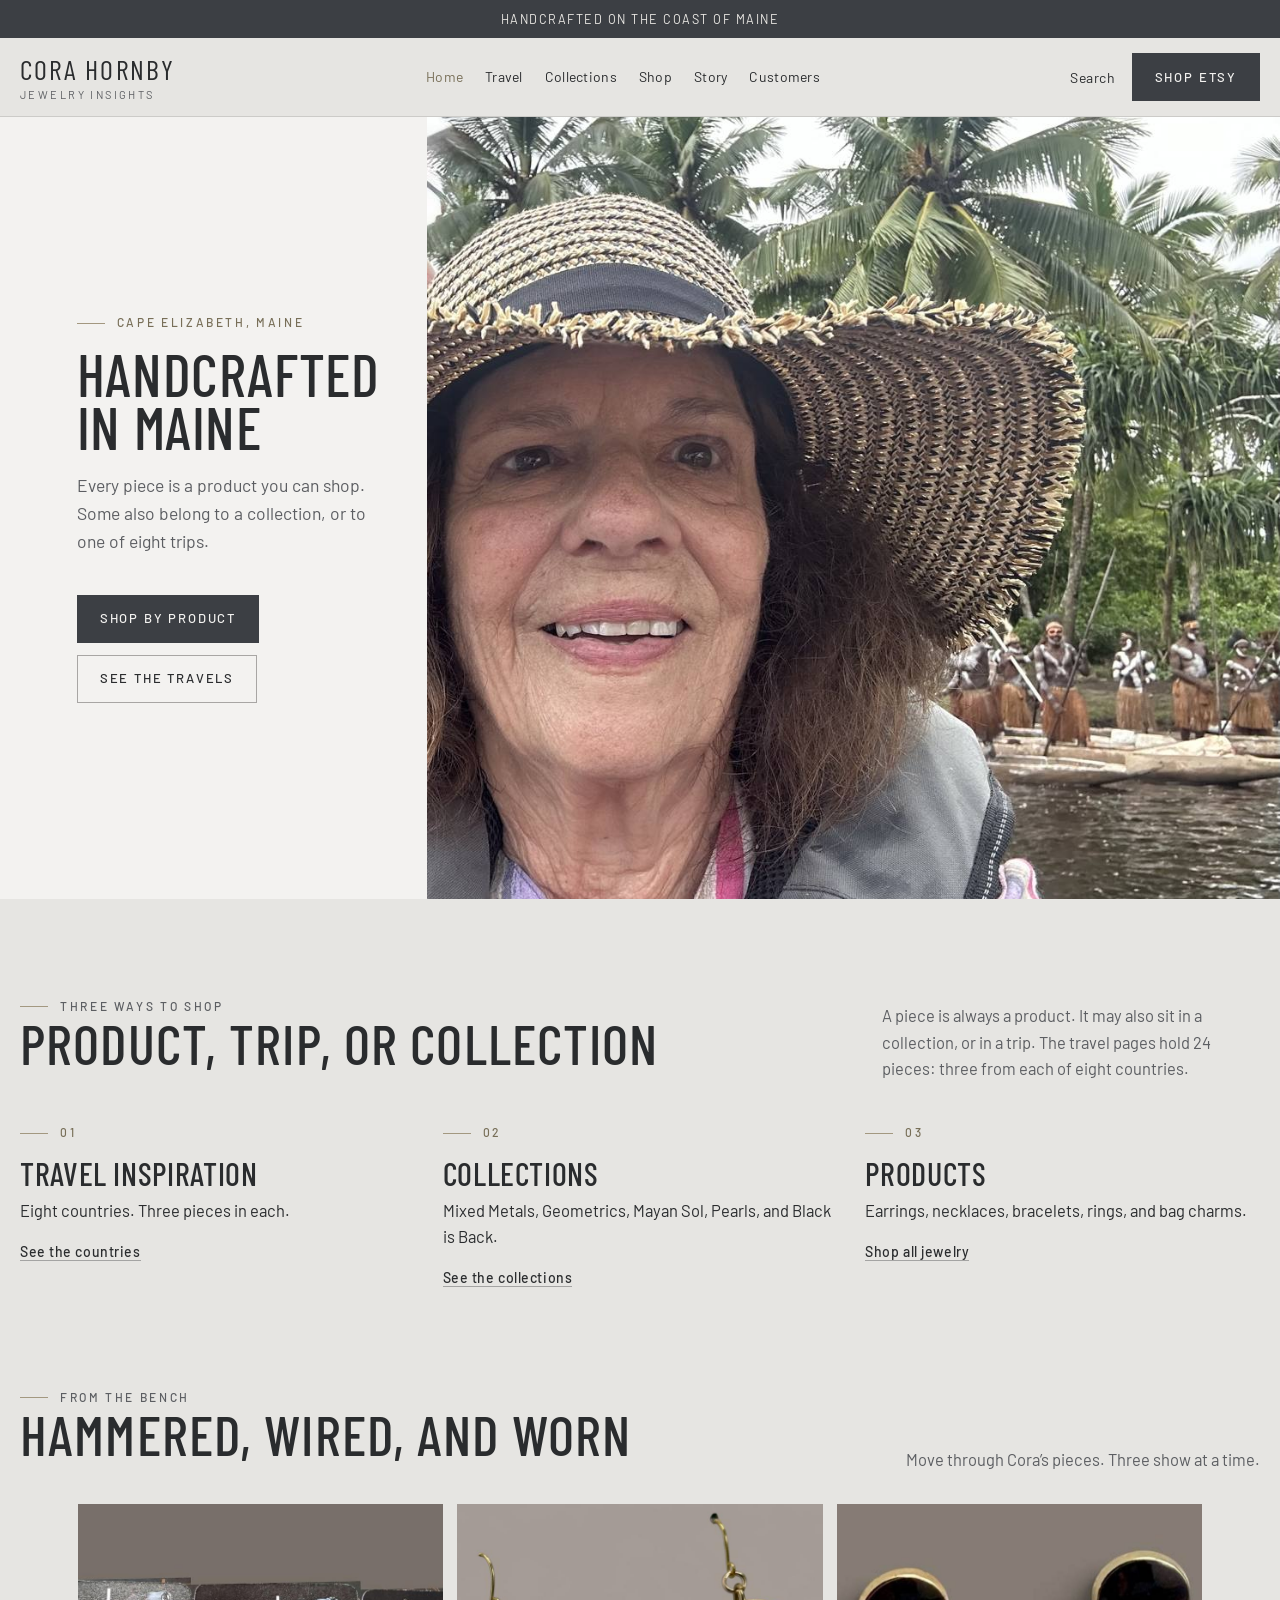
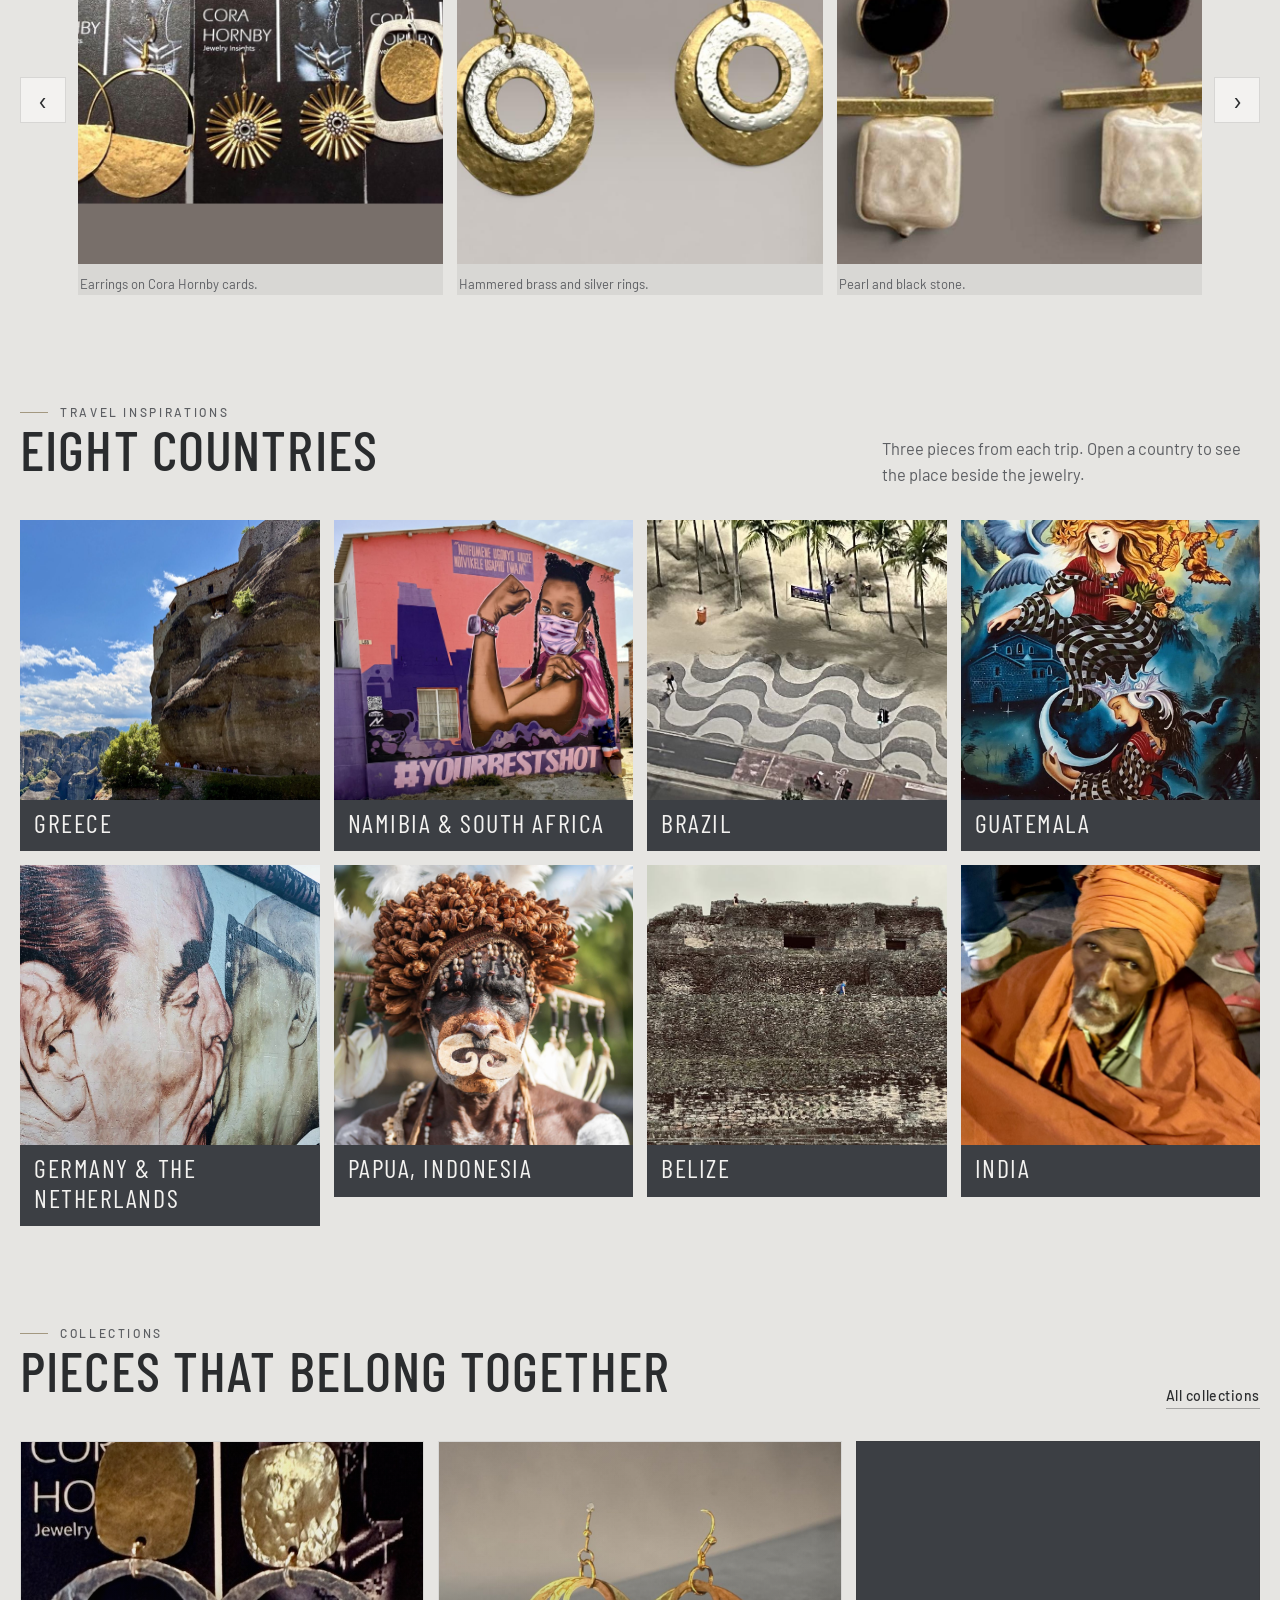
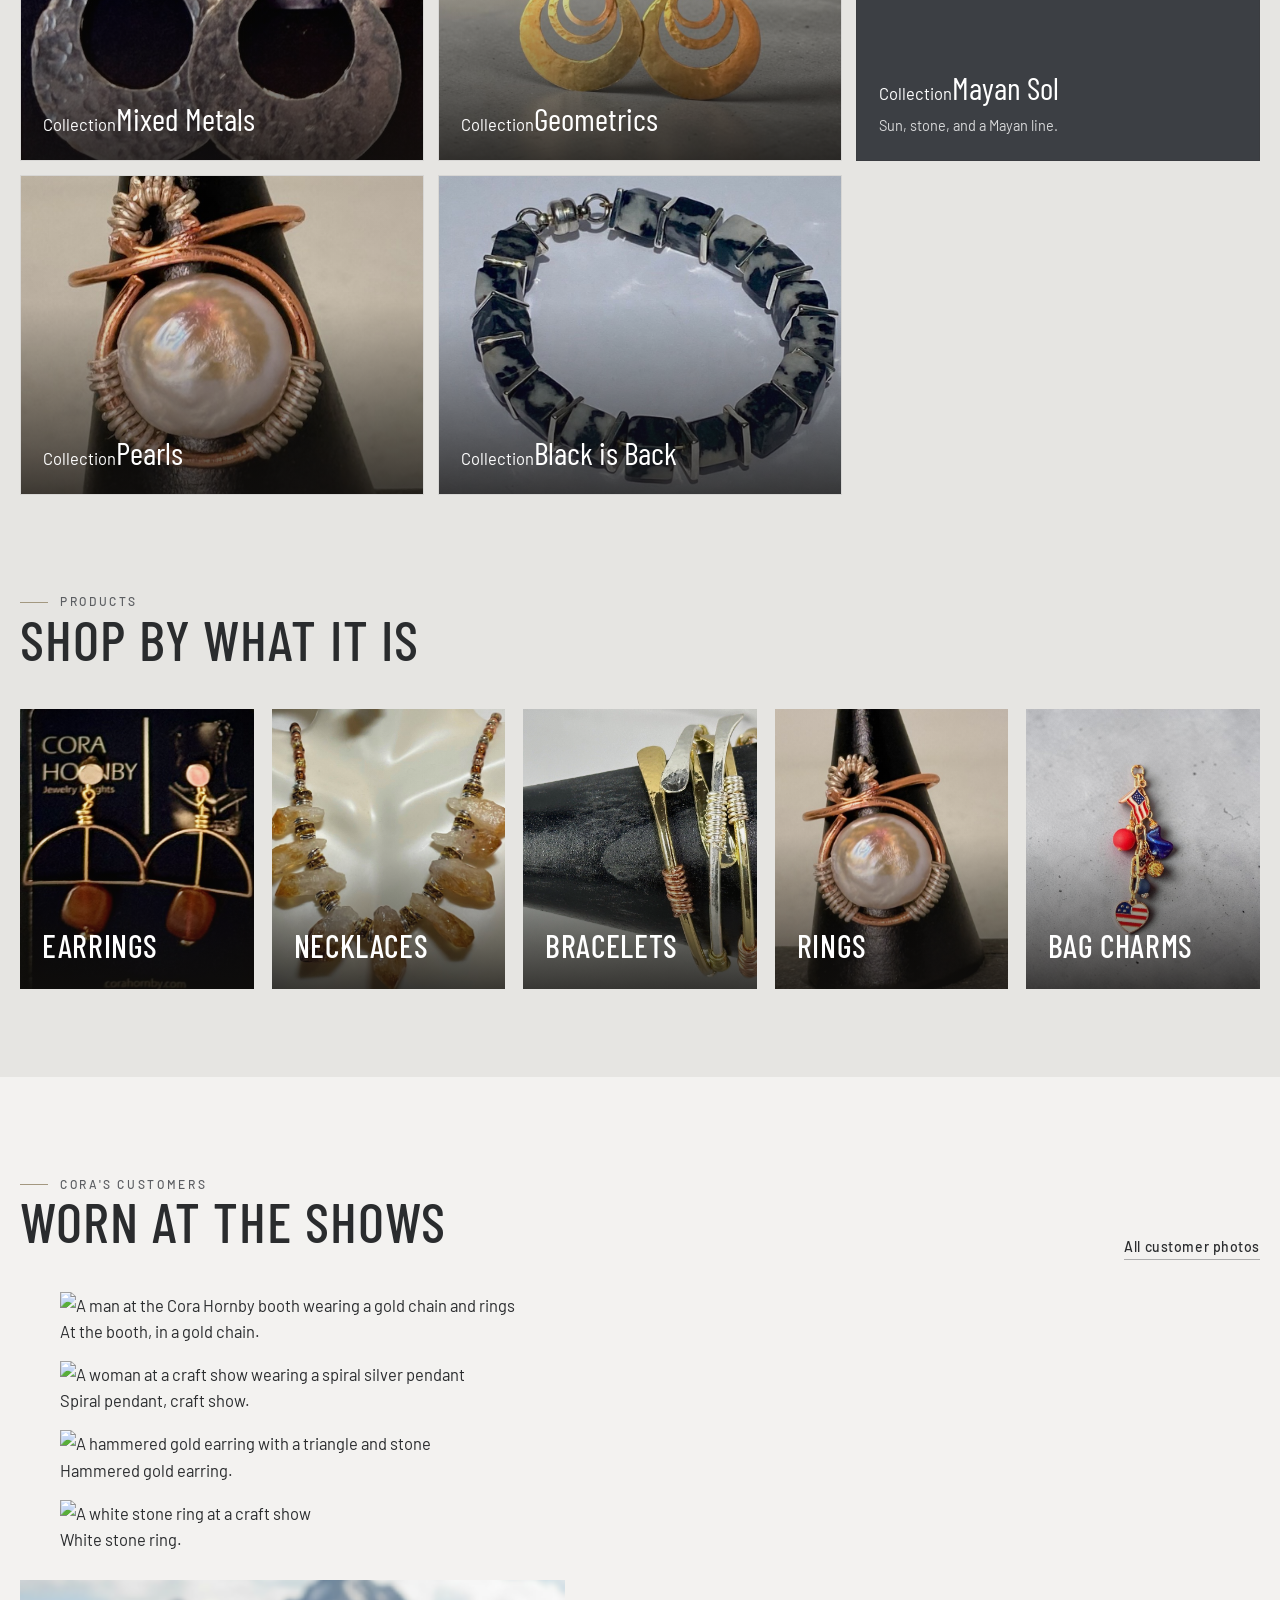
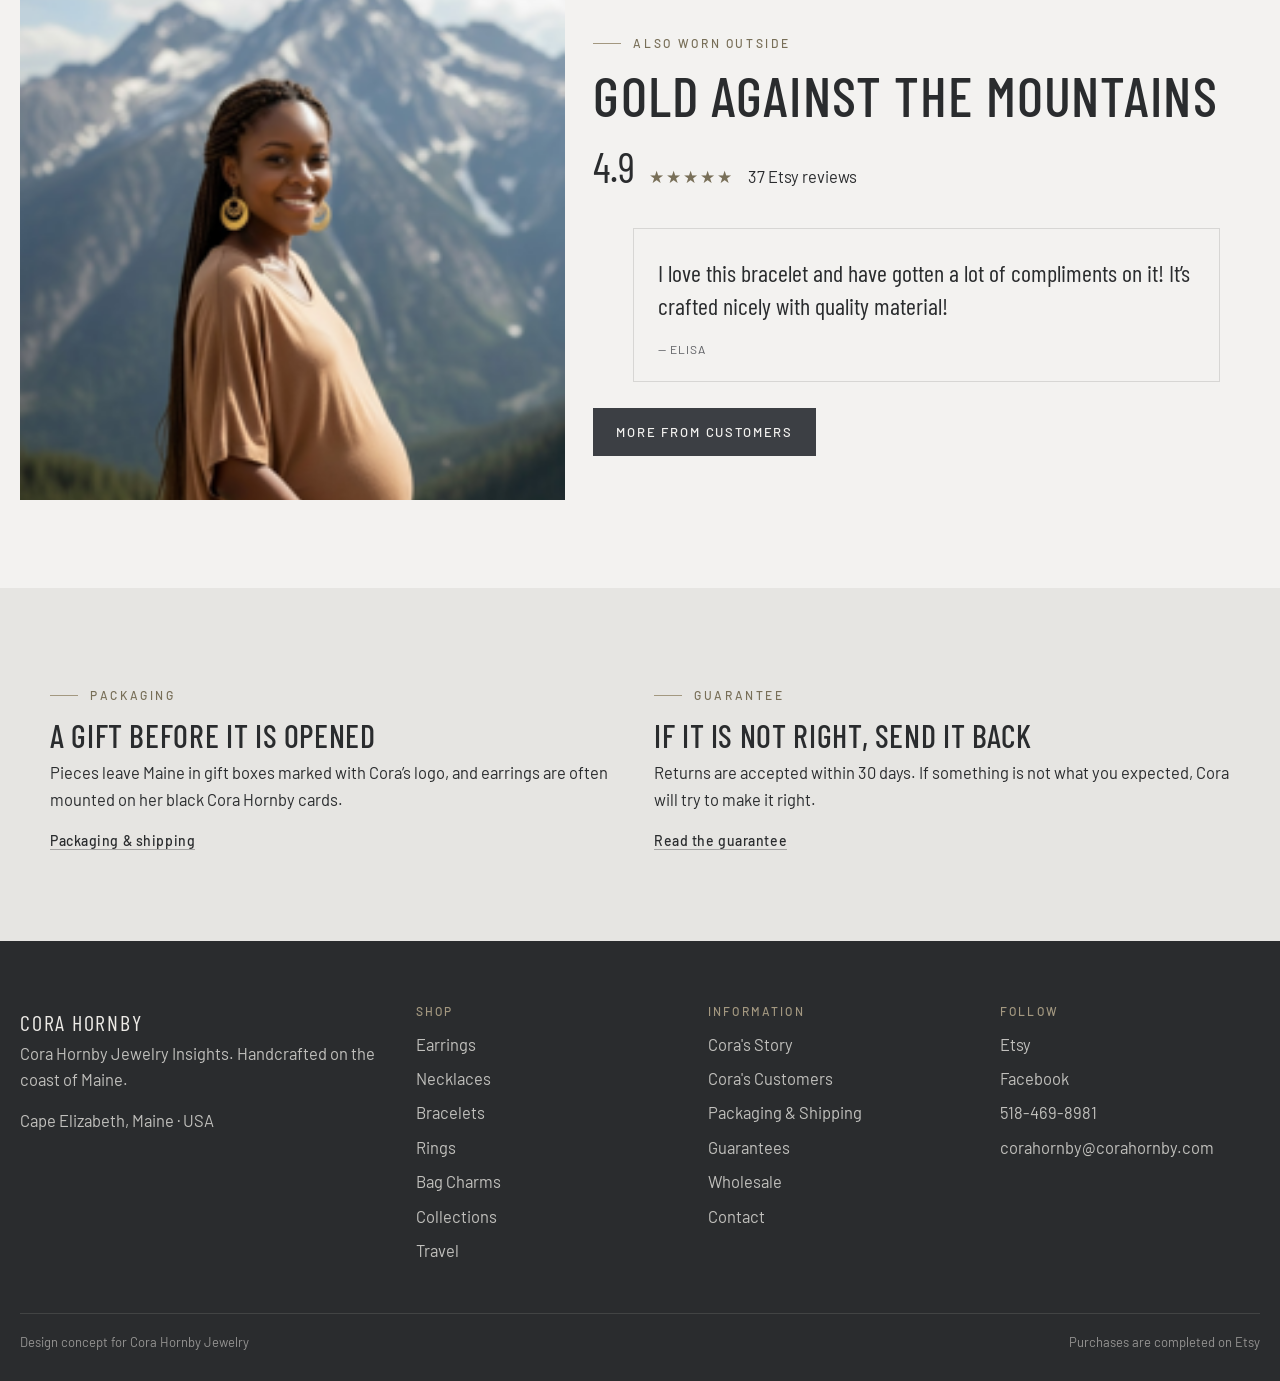
==== commit 1d29d765: "Add files via upload" ====
--- a/color-version/index.html
+++ b/color-version/index.html
@@ -254,11 +254,38 @@
     </section>
 
     <section class="section" style="background: var(--white);">
+      <div class="wrap-wide">
+        <div class="section-head">
+          <div>
+            <p class="eyebrow">Cora's customers</p>
+            <h2>Worn at the shows</h2>
+          </div>
+          <a class="text-link" href="../customers.html">All customer photos</a>
+        </div>
+        <div class="wear-grid" style="margin-bottom: 28px;">
+          <figure>
+            <img src="../images/customers/gold-chain-booth.jpg" alt="A man at the Cora Hornby booth wearing a gold chain and rings">
+            <figcaption>At the booth, in a gold chain.</figcaption>
+          </figure>
+          <figure>
+            <img src="../images/customers/spiral-pendant.jpg" alt="A woman at a craft show wearing a spiral silver pendant">
+            <figcaption>Spiral pendant, craft show.</figcaption>
+          </figure>
+          <figure>
+            <img src="../images/customers/gold-triangle-earring.jpg" alt="A hammered gold earring with a triangle and stone">
+            <figcaption>Hammered gold earring.</figcaption>
+          </figure>
+          <figure>
+            <img src="../images/customers/white-stone-ring.jpg" alt="A white stone ring at a craft show">
+            <figcaption>White stone ring.</figcaption>
+          </figure>
+        </div>
+      </div>
       <div class="wrap-wide customer-feature">
         <img src="../images/vision/customer-mountains.png" alt="A customer wearing large gold earrings in the mountains">
         <div>
-          <p class="eyebrow">Cora's customers</p>
-          <h2>Worn out in the world</h2>
+          <p class="eyebrow">Also worn outside</p>
+          <h2>Gold against the mountains</h2>
           <div class="rating-row">
             <strong>4.9</strong>
             <span class="stars" aria-label="4.9 out of 5 stars">★★★★★</span>
